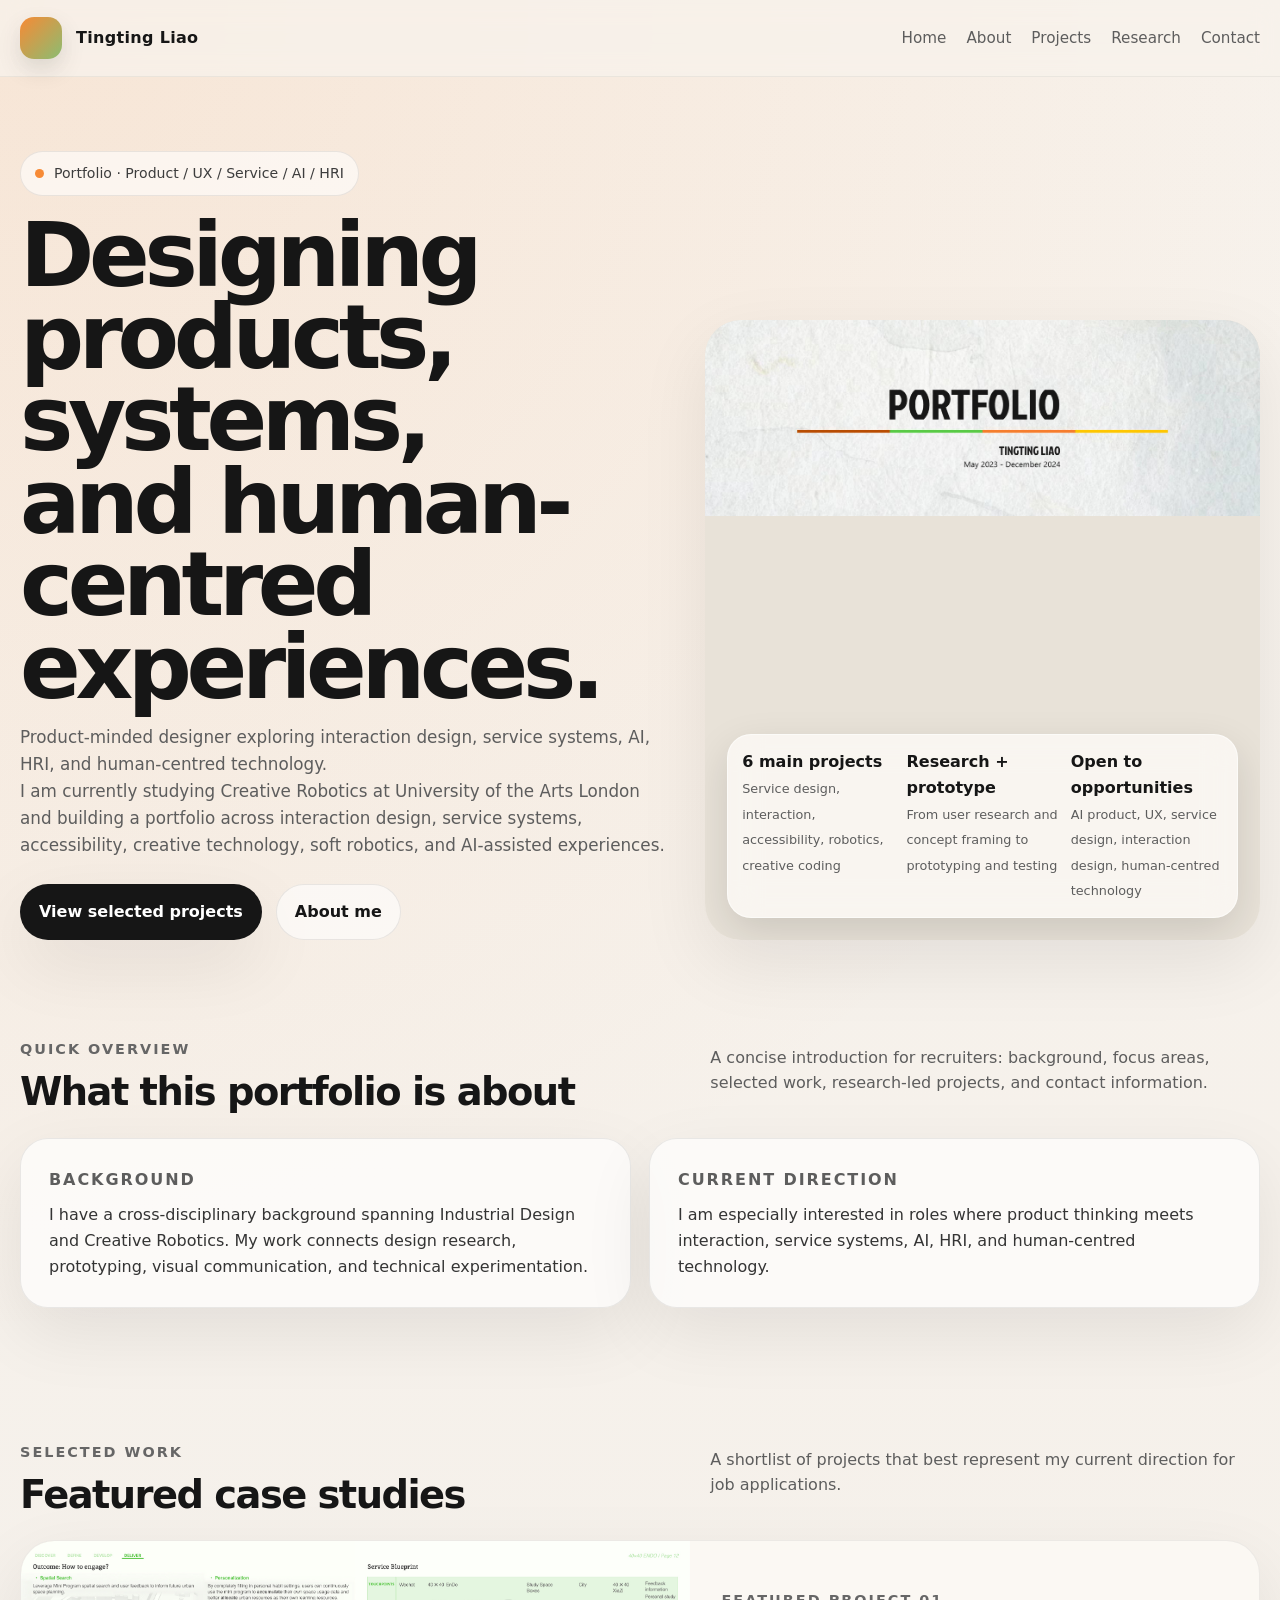
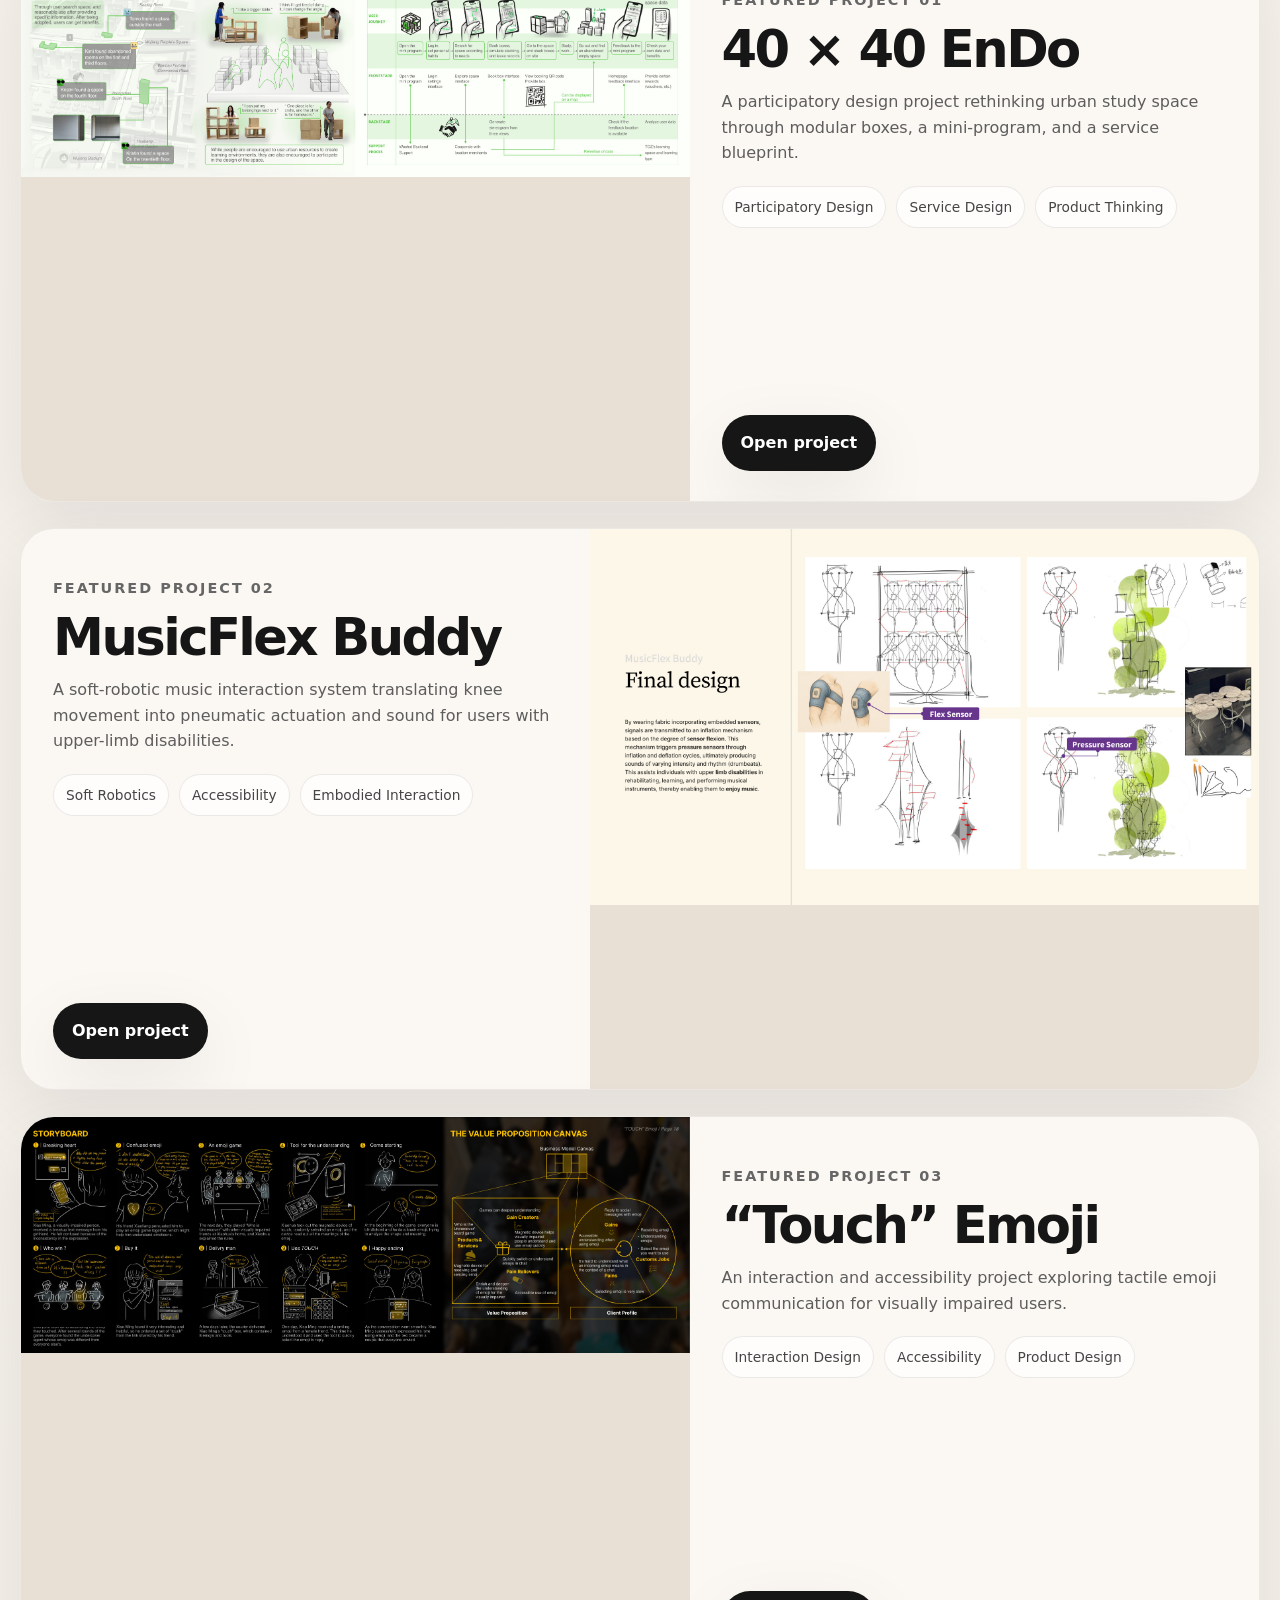
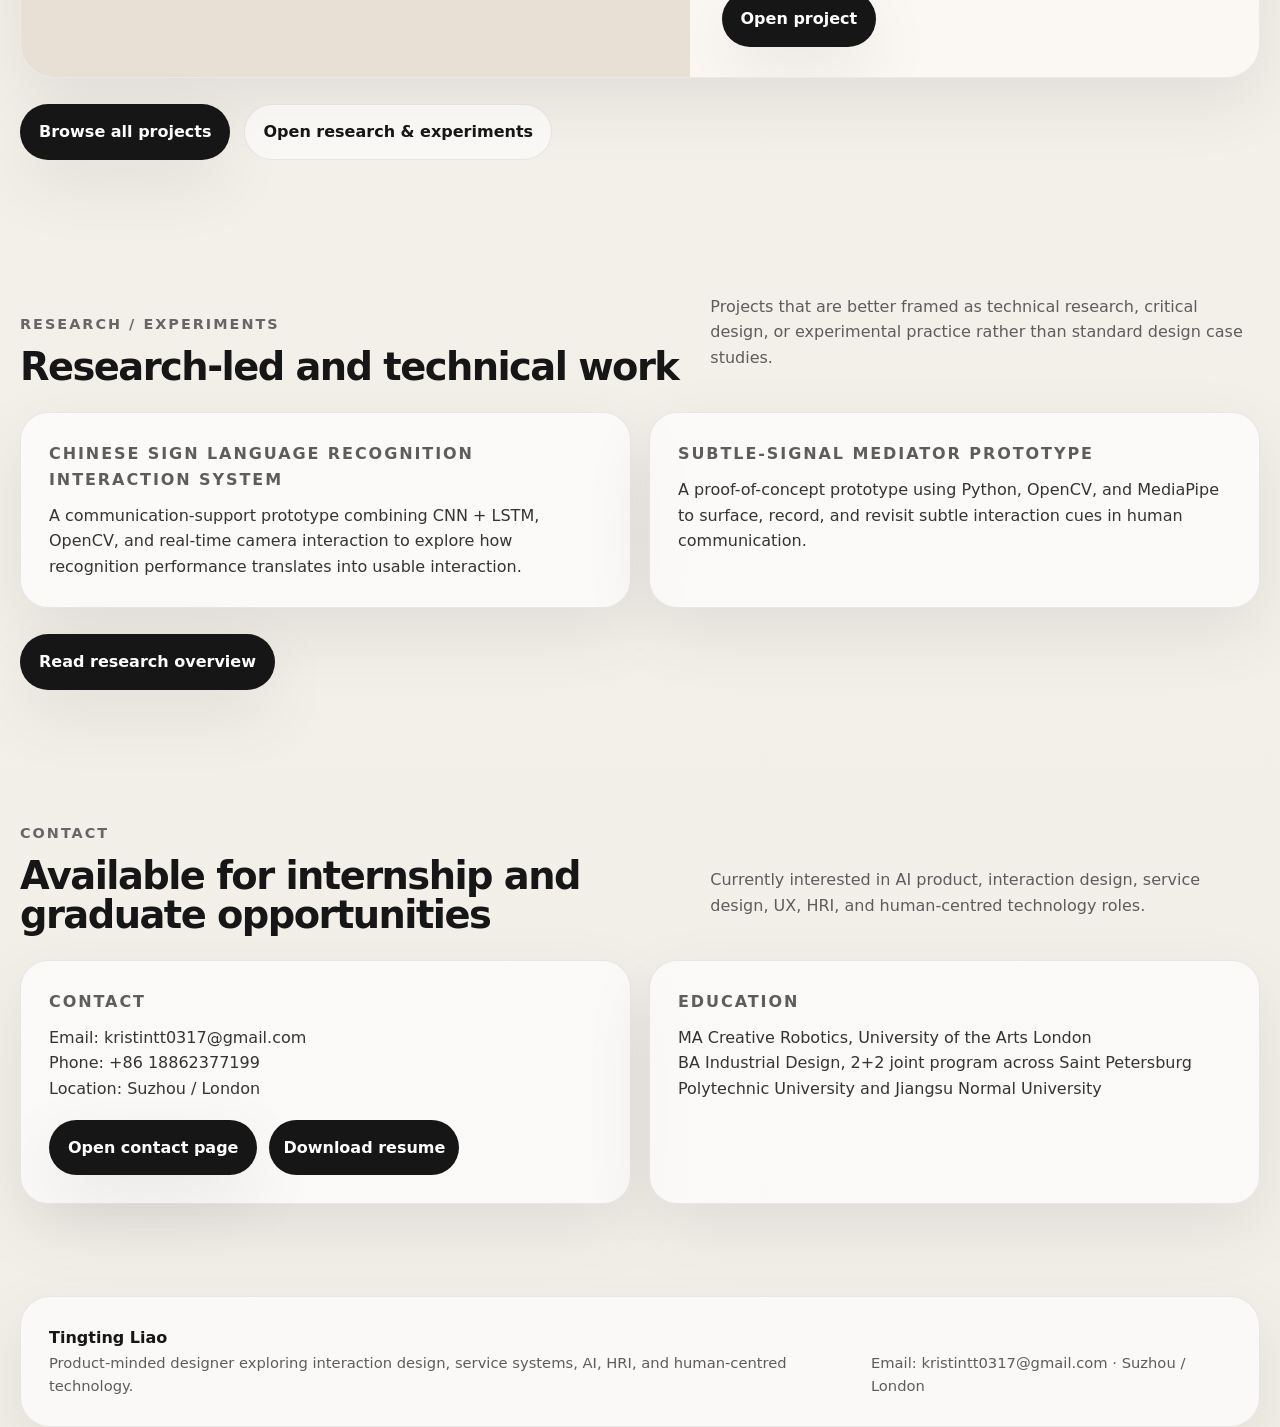
==== index.html @ 40c77096 "Upload portfolio website files version_1" ====
<!DOCTYPE html>
<html lang="en">
<head>
  <meta charset="UTF-8" />
  <meta name="viewport" content="width=device-width, initial-scale=1.0" />
  <title>Tingting Liao — Portfolio</title>
  <meta name="description" content="Portfolio website for product, interaction design, service design, AI, HRI, and human-centred technology opportunities." />
  <link rel="stylesheet" href="css/style.css" />
</head>
<body>

  <header class="topbar">
    <div class="wrap nav">
      <a class="brand" href="index.html"><span class="brand-mark"></span><span>Tingting Liao</span></a>
      <nav class="nav-links">
        <a href="index.html">Home</a>
        <a href="about.html">About</a>
        <a href="projects.html">Projects</a>
        <a href="research.html">Research</a>
        <a href="contact.html">Contact</a>
      </nav>
    </div>
  </header>

  <main>
    <section class="hero">
      <div class="wrap hero-grid">
        <div class="reveal">
          <span class="eyebrow"><span class="dot"></span> Portfolio · Product / UX / Service / AI / HRI</span>
          <h1>Designing products, systems, and human-centred experiences.</h1>
          <p class="lead">Product-minded designer exploring interaction design, service systems, AI, HRI, and human-centred technology.</p>
          <p>
            I am currently studying Creative Robotics at University of the Arts London and building a portfolio across interaction design, service systems, accessibility, creative technology, soft robotics, and AI-assisted experiences.
          </p>
          <div class="hero-actions">
            <a class="button primary" href="projects.html">View selected projects</a>
            <a class="button secondary" href="about.html">About me</a>
          </div>
        </div>
        <div class="hero-visual reveal">
          <img src="assets/pages/page-01.jpg" alt="Portfolio cover" />
          <div class="floating-card">
            <div><strong>6 main projects</strong><span>Service design, interaction, accessibility, robotics, creative coding</span></div>
            <div><strong>Research + prototype</strong><span>From user research and concept framing to prototyping and testing</span></div>
            <div><strong>Open to opportunities</strong><span>AI product, UX, service design, interaction design, human-centred technology</span></div>
          </div>
        </div>
      </div>
    </section>

    <section class="section">
      <div class="wrap">
        <div class="section-head reveal">
          <div>
            <p class="project-number">Quick overview</p>
            <h2 class="section-title">What this portfolio is about</h2>
          </div>
          <p class="section-note">A concise introduction for recruiters: background, focus areas, selected work, research-led projects, and contact information.</p>
        </div>
        <div class="intro-panels">
          <article class="panel reveal">
            <h3>Background</h3>
            <p>I have a cross-disciplinary background spanning Industrial Design and Creative Robotics. My work connects design research, prototyping, visual communication, and technical experimentation.</p>
          </article>
          <article class="panel reveal">
            <h3>Current direction</h3>
            <p>I am especially interested in roles where product thinking meets interaction, service systems, AI, HRI, and human-centred technology.</p>
          </article>
        </div>
      </div>
    </section>

    <section class="section">
      <div class="wrap">
        <div class="section-head reveal">
          <div>
            <p class="project-number">Selected work</p>
            <h2 class="section-title">Featured case studies</h2>
          </div>
          <p class="section-note">A shortlist of projects that best represent my current direction for job applications.</p>
        </div>

        <div class="projects">
          <article class="project-card reveal">
            <div class="project-image"><img src="assets/pages/page-14.jpg" alt="40 × 40 EnDo preview" /></div>
            <div class="project-info">
              <div>
                <p class="project-number">Featured Project 01</p>
                <h3 class="project-title">40 × 40 EnDo</h3>
                <p class="project-summary">A participatory design project rethinking urban study space through modular boxes, a mini-program, and a service blueprint.</p>
                <div class="tags"><span class="tag">Participatory Design</span><span class="tag">Service Design</span><span class="tag">Product Thinking</span></div>
              </div>
              <div class="inline-actions"><a class="button primary" href="endo.html">Open project</a></div>
            </div>
          </article>

          <article class="project-card reverse reveal" style="--accent:#b85b53;--accent-soft:rgba(184,91,83,.14)">
            <div class="project-image"><img src="assets/musicflex/mf-20.jpg" alt="MusicFlex Buddy preview" /></div>
            <div class="project-info">
              <div>
                <p class="project-number">Featured Project 02</p>
                <h3 class="project-title">MusicFlex Buddy</h3>
                <p class="project-summary">A soft-robotic music interaction system translating knee movement into pneumatic actuation and sound for users with upper-limb disabilities.</p>
                <div class="tags"><span class="tag">Soft Robotics</span><span class="tag">Accessibility</span><span class="tag">Embodied Interaction</span></div>
              </div>
              <div class="inline-actions"><a class="button primary" href="musicflex-buddy.html">Open project</a></div>
            </div>
          </article>

          <article class="project-card reveal" style="--accent:#f3c94b;--accent-soft:rgba(243,201,75,.18)">
            <div class="project-image"><img src="assets/pages/page-20.jpg" alt="Touch Emoji preview" /></div>
            <div class="project-info">
              <div>
                <p class="project-number">Featured Project 03</p>
                <h3 class="project-title">“Touch” Emoji</h3>
                <p class="project-summary">An interaction and accessibility project exploring tactile emoji communication for visually impaired users.</p>
                <div class="tags"><span class="tag">Interaction Design</span><span class="tag">Accessibility</span><span class="tag">Product Design</span></div>
              </div>
              <div class="inline-actions"><a class="button primary" href="touch-emoji.html">Open project</a></div>
            </div>
          </article>
        </div>

        <div class="hero-actions reveal">
          <a class="button primary" href="projects.html">Browse all projects</a>
          <a class="button secondary" href="research.html">Open research & experiments</a>
        </div>
      </div>
    </section>

    <section class="section">
      <div class="wrap">
        <div class="section-head reveal">
          <div>
            <p class="project-number">Research / Experiments</p>
            <h2 class="section-title">Research-led and technical work</h2>
          </div>
          <p class="section-note">Projects that are better framed as technical research, critical design, or experimental practice rather than standard design case studies.</p>
        </div>
        <div class="cards-grid">
          <article class="list-card reveal">
            <h3>Chinese Sign Language Recognition Interaction System</h3>
            <p>A communication-support prototype combining CNN + LSTM, OpenCV, and real-time camera interaction to explore how recognition performance translates into usable interaction.</p>
          </article>
          <article class="list-card reveal">
            <h3>Subtle-Signal Mediator Prototype</h3>
            <p>A proof-of-concept prototype using Python, OpenCV, and MediaPipe to surface, record, and revisit subtle interaction cues in human communication.</p>
          </article>
        </div>
        <div class="hero-actions reveal">
          <a class="button primary" href="research.html">Read research overview</a>
        </div>
      </div>
    </section>

    <section class="section">
      <div class="wrap">
        <div class="section-head reveal">
          <div>
            <p class="project-number">Contact</p>
            <h2 class="section-title">Available for internship and graduate opportunities</h2>
          </div>
          <p class="section-note">Currently interested in AI product, interaction design, service design, UX, HRI, and human-centred technology roles.</p>
        </div>
        <div class="contact-grid">
          <article class="contact-card reveal">
            <h3>Contact</h3>
            <p>Email: <a href="mailto:kristintt0317@gmail.com">kristintt0317@gmail.com</a></p>
            <p>Phone: <a href="tel:+8618862377199">+86 18862377199</a></p>
            <p>Location: Suzhou / London</p>
            <div class="contact-actions">
              <a class="button primary" href="contact.html">Open contact page</a>
              <a class="resume-badge" href="Liao_Tingting_Resume.pdf" download>Download resume</a>
            </div>
          </article>
          <article class="contact-card reveal">
            <h3>Education</h3>
            <p>MA Creative Robotics, University of the Arts London</p>
            <p>BA Industrial Design, 2+2 joint program across Saint Petersburg Polytechnic University and Jiangsu Normal University</p>
          </article>
        </div>
      </div>
    </section>
  </main>

  <footer>
    <div class="wrap">
      <div class="footer-card">
        <div>
          <strong>Tingting Liao</strong>
          <div class="small-note">Product-minded designer exploring interaction design, service systems, AI, HRI, and human-centred technology.</div>
        </div>
        <div class="small-note">Email: <a href="mailto:kristintt0317@gmail.com">kristintt0317@gmail.com</a> · Suzhou / London</div>
      </div>
    </div>
  </footer>
  <div class="lightbox" id="lightbox"><button aria-label="Close image">×</button><img alt="" /></div>
  <script src="js/main.js"></script>

</body>
</html>
---- css/style.css ----
:root{
  --bg:#f4f0ea;
  --paper:#fbf8f3;
  --ink:#161616;
  --muted:#5d5d5d;
  --line:rgba(0,0,0,.08);
  --shadow:0 24px 70px rgba(0,0,0,.08);
  --radius:28px;
  --max:1280px;
  --accent:#f78a35;
  --accent-soft:rgba(247,138,53,.12);
}
*{box-sizing:border-box}
html{scroll-behavior:smooth}
body{
  margin:0;
  font-family:Inter, ui-sans-serif, system-ui, -apple-system, BlinkMacSystemFont, "Segoe UI", sans-serif;
  background:
    radial-gradient(circle at top left, var(--accent-soft), transparent 28%),
    linear-gradient(180deg, #f7f2ec 0%, #f2eee8 100%);
  color:var(--ink);
  line-height:1.6;
}
body.project-page{
  background:
    radial-gradient(circle at top left, var(--accent-soft), transparent 26%),
    radial-gradient(circle at top right, rgba(255,255,255,.5), transparent 32%),
    linear-gradient(180deg, #f7f2ec 0%, #f2eee8 100%);
}
a{color:inherit;text-decoration:none}
img{max-width:100%;display:block}
.wrap{width:min(calc(100% - 40px), var(--max)); margin:0 auto}
.topbar{position:sticky;top:0;z-index:50;backdrop-filter:blur(14px);background:rgba(247,242,236,.76);border-bottom:1px solid rgba(0,0,0,.05)}
.nav{display:flex;align-items:center;justify-content:space-between;min-height:76px;gap:18px}
.brand{display:flex;align-items:center;gap:14px;font-weight:700;letter-spacing:.02em}
.brand-mark{width:42px;height:42px;border-radius:14px;background:linear-gradient(135deg,var(--accent),#8bbd72);box-shadow:0 10px 24px rgba(0,0,0,.12)}
.nav-links{display:flex;gap:20px;flex-wrap:wrap;color:var(--muted);font-size:.95rem}
.nav-links a:hover{color:var(--ink)}
.hero,.page-hero{padding:74px 0 58px}
.hero-grid,.page-hero-grid{display:grid;grid-template-columns:1.08fr .92fr;gap:34px;align-items:end}
.eyebrow,.chip{display:inline-flex;align-items:center;gap:10px;padding:10px 14px;border-radius:999px;border:1px solid var(--line);background:rgba(255,255,255,.58);color:#3d3d3d;font-size:.88rem}
.dot{width:9px;height:9px;border-radius:999px;background:var(--accent)}
h1{margin:18px 0 16px;font-size:clamp(3rem,7vw,6.6rem);line-height:.92;letter-spacing:-.06em;max-width:9ch}
.hero p,.page-hero p{font-size:1.05rem;color:var(--muted);max-width:62ch;margin:0}
.hero-actions,.inline-actions{display:flex;gap:14px;flex-wrap:wrap;margin-top:26px}
.button{display:inline-flex;align-items:center;gap:10px;padding:14px 18px;border-radius:999px;font-weight:600;border:1px solid transparent;transition:.25s ease}
.button.primary{background:var(--ink);color:white;box-shadow:var(--shadow)}
.button.secondary{border-color:var(--line);background:rgba(255,255,255,.58)}
.button:hover{transform:translateY(-1px)}
.hero-visual,.card-surface{position:relative;border-radius:36px;overflow:hidden;box-shadow:var(--shadow);background:#e8e2d8}
.hero-visual{min-height:620px}
.hero-visual img,.project-cover img,.gallery-grid img,.overview-card img,.other-work img,.mini-grid img,.side-image img,.card-surface img{width:100%;height:100%;object-fit:cover}
.floating-card{position:absolute;left:22px;right:22px;bottom:22px;display:grid;grid-template-columns:repeat(3,1fr);gap:12px;background:rgba(251,248,243,.9);backdrop-filter:blur(16px);border:1px solid rgba(255,255,255,.5);border-radius:24px;padding:14px;box-shadow:0 14px 40px rgba(0,0,0,.12)}
.floating-card strong{display:block;font-size:1rem}
.floating-card span{font-size:.8rem;color:var(--muted)}
.section{padding:26px 0 92px}
.section-head{display:flex;justify-content:space-between;align-items:end;gap:20px;margin-bottom:26px}
.section-title{font-size:clamp(1.9rem,3vw,3rem);line-height:1;letter-spacing:-.04em;margin:0}
.section-note{color:var(--muted);max-width:54ch}
.intro-panels,.overview-grid,.stats-grid,.project-grid,.case-grid,.dual-grid,.mini-grid,.cards-grid,.timeline,.contact-grid,.project-list,.simple-grid{display:grid;gap:18px}
.intro-panels,.dual-grid,.cards-grid,.contact-grid,.simple-grid{grid-template-columns:1fr 1fr}
.panel,.overview-card,.other-work,.content-card,.stat-card,.list-card,.contact-card{padding:28px;border-radius:28px;background:rgba(255,255,255,.66);border:1px solid var(--line);box-shadow:var(--shadow)}
.panel h3,.content-card h3,.list-card h3,.contact-card h3{margin:0 0 10px;font-size:1rem;text-transform:uppercase;letter-spacing:.12em;color:#5d5d5d}
.panel p,.content-card p,.content-card li,.stat-card p,.list-card p,.contact-card p{margin:0;color:#343434}
.projects{display:grid;gap:26px}
.project-card{display:grid;grid-template-columns:1.08fr .92fr;gap:0;overflow:hidden;border-radius:34px;background:var(--paper);box-shadow:var(--shadow);border:1px solid rgba(0,0,0,.06)}
.project-card.reverse{grid-template-columns:.92fr 1.08fr}
.project-card.reverse .project-image{order:2}
.project-card.reverse .project-info{order:1}
.project-image{min-height:560px;position:relative;background:#e8e0d5}
.project-info{padding:34px 32px 30px;display:flex;flex-direction:column;justify-content:space-between}
.project-number{font-size:.9rem;font-weight:700;letter-spacing:.14em;text-transform:uppercase;color:#666;margin-bottom:12px}
.project-title{font-size:clamp(2.2rem,4vw,4rem);line-height:.95;letter-spacing:-.05em;margin:0 0 14px}
.project-summary{color:var(--muted);font-size:1rem;margin-bottom:20px}
.meta-grid{display:grid;grid-template-columns:repeat(2,minmax(0,1fr));gap:14px 18px;margin:24px 0;padding:18px 0;border-top:1px solid var(--line);border-bottom:1px solid var(--line)}
.meta-item small{display:block;text-transform:uppercase;letter-spacing:.12em;color:#777;font-size:.74rem;margin-bottom:6px}
.meta-item strong{font-size:.98rem;font-weight:600}
.tags,.pill-row{display:flex;flex-wrap:wrap;gap:10px}
.tag,.pill{padding:9px 12px;border-radius:999px;border:1px solid var(--line);background:rgba(255,255,255,.7);font-size:.86rem;color:#454545}
.icon-link{display:inline-flex;align-items:center;justify-content:center;width:52px;height:52px;border-radius:999px;background:var(--accent);color:white;font-size:1.1rem;box-shadow:0 10px 24px rgba(0,0,0,.12)}
.icon-link.small{width:44px;height:44px}
.gallery-grid{display:grid;grid-template-columns:repeat(4,1fr);gap:16px}
.gallery-grid figure,.overview-card.figure{margin:0;border-radius:24px;overflow:hidden;background:white;border:1px solid var(--line);box-shadow:0 14px 30px rgba(0,0,0,.06)}
.gallery-grid img{aspect-ratio:3/4;cursor:pointer;transition:transform .35s ease}
.gallery-grid figure:hover img,.clickable:hover img{transform:scale(1.02)}
.gallery-grid figcaption,.overview-card .caption{padding:12px 14px 15px;color:#4f4f4f;font-size:.9rem;background:rgba(255,255,255,.78)}
.footer-card{padding:28px;border-radius:30px;background:rgba(255,255,255,.66);border:1px solid var(--line);display:flex;justify-content:space-between;gap:24px;align-items:flex-end;box-shadow:var(--shadow)}
.reveal{opacity:0;transform:translateY(28px);transition:opacity .7s ease, transform .7s ease}
.reveal.visible{opacity:1;transform:translateY(0)}
.lightbox{position:fixed;inset:0;background:rgba(15,15,15,.86);display:none;align-items:center;justify-content:center;padding:24px;z-index:100}
.lightbox.open{display:flex}
.lightbox img{max-width:min(1400px,96vw);max-height:92vh;border-radius:18px;box-shadow:0 20px 80px rgba(0,0,0,.35)}
.lightbox button{position:absolute;top:18px;right:18px;width:48px;height:48px;border-radius:999px;border:none;background:rgba(255,255,255,.12);color:white;font-size:1.3rem;cursor:pointer}
.project-hero{padding:64px 0 46px}
.project-layout{display:grid;grid-template-columns:1fr 1fr;gap:30px;align-items:end}
.project-cover{border-radius:34px;overflow:hidden;min-height:560px;box-shadow:var(--shadow);border:1px solid var(--line)}
.kicker{font-size:.92rem;font-weight:700;letter-spacing:.14em;text-transform:uppercase;color:#666;margin-bottom:10px}
.lead{font-size:1.06rem;color:var(--muted);max-width:62ch}
.overview-grid{grid-template-columns:1.2fr .8fr}
.overview-card.figure img{aspect-ratio:4/3}
.case-grid{grid-template-columns:1fr 1fr 1fr}
.content-card ul,.list-card ul{padding-left:20px;margin:0}
.content-card li+li,.list-card li+li{margin-top:8px}
.side-image{border-radius:24px;overflow:hidden;min-height:260px;border:1px solid var(--line);box-shadow:var(--shadow)}
.stat-card strong{display:block;font-size:2rem;line-height:1;margin-bottom:8px}
.back-row{display:flex;justify-content:space-between;align-items:center;gap:16px;flex-wrap:wrap;margin-bottom:24px}
.next-project{display:flex;align-items:center;gap:12px;padding:10px 14px;border-radius:999px;background:rgba(255,255,255,.64);border:1px solid var(--line)}
.small-note{font-size:.92rem;color:var(--muted)}
.timeline{grid-template-columns:1fr 1fr}
.timeline-item{padding:22px;border-radius:24px;border:1px solid var(--line);background:rgba(255,255,255,.5)}
.timeline-item strong{display:block;font-size:1.06rem;margin-bottom:6px}
.timeline-item small{display:block;text-transform:uppercase;letter-spacing:.12em;color:#777;margin-bottom:8px}
.project-list{grid-template-columns:repeat(2,minmax(0,1fr))}
.project-list .list-card{display:flex;flex-direction:column;justify-content:space-between}
.contact-grid{grid-template-columns:1fr 1fr}
.contact-actions{display:flex;flex-wrap:wrap;gap:12px;margin-top:18px}
.muted{color:var(--muted)}
.resume-badge{display:inline-flex;align-items:center;gap:8px;padding:10px 14px;border-radius:999px;background:var(--ink);color:#fff;font-weight:600}
.spaced > * + *{margin-top:14px}
hr.soft{border:none;border-top:1px solid var(--line);margin:18px 0}
@media (max-width:1080px){
  .hero-grid,.page-hero-grid,.project-card,.project-card.reverse,.project-layout,.overview-grid,.case-grid,.timeline,.project-list{grid-template-columns:1fr}
  .project-card.reverse .project-image,.project-card.reverse .project-info{order:initial}
  .intro-panels,.gallery-grid,.dual-grid,.cards-grid,.contact-grid,.simple-grid{grid-template-columns:1fr 1fr}
  .hero-visual,.project-cover{min-height:460px}
}
@media (max-width:720px){
  .wrap{width:min(calc(100% - 24px), var(--max))}
  .nav{padding:8px 0}
  .nav-links{display:none}
  h1{max-width:none}
  .hero,.page-hero{padding:40px 0 32px}
  .hero-visual,.project-cover{min-height:340px}
  .floating-card{grid-template-columns:1fr}
  .panel,.project-info,.content-card,.overview-card,.stat-card,.list-card,.contact-card{padding:22px}
  .intro-panels,.gallery-grid,.dual-grid,.cards-grid,.contact-grid,.simple-grid,.stats-grid{grid-template-columns:1fr}
  .footer-card,.section-head,.back-row{flex-direction:column;align-items:flex-start}
}
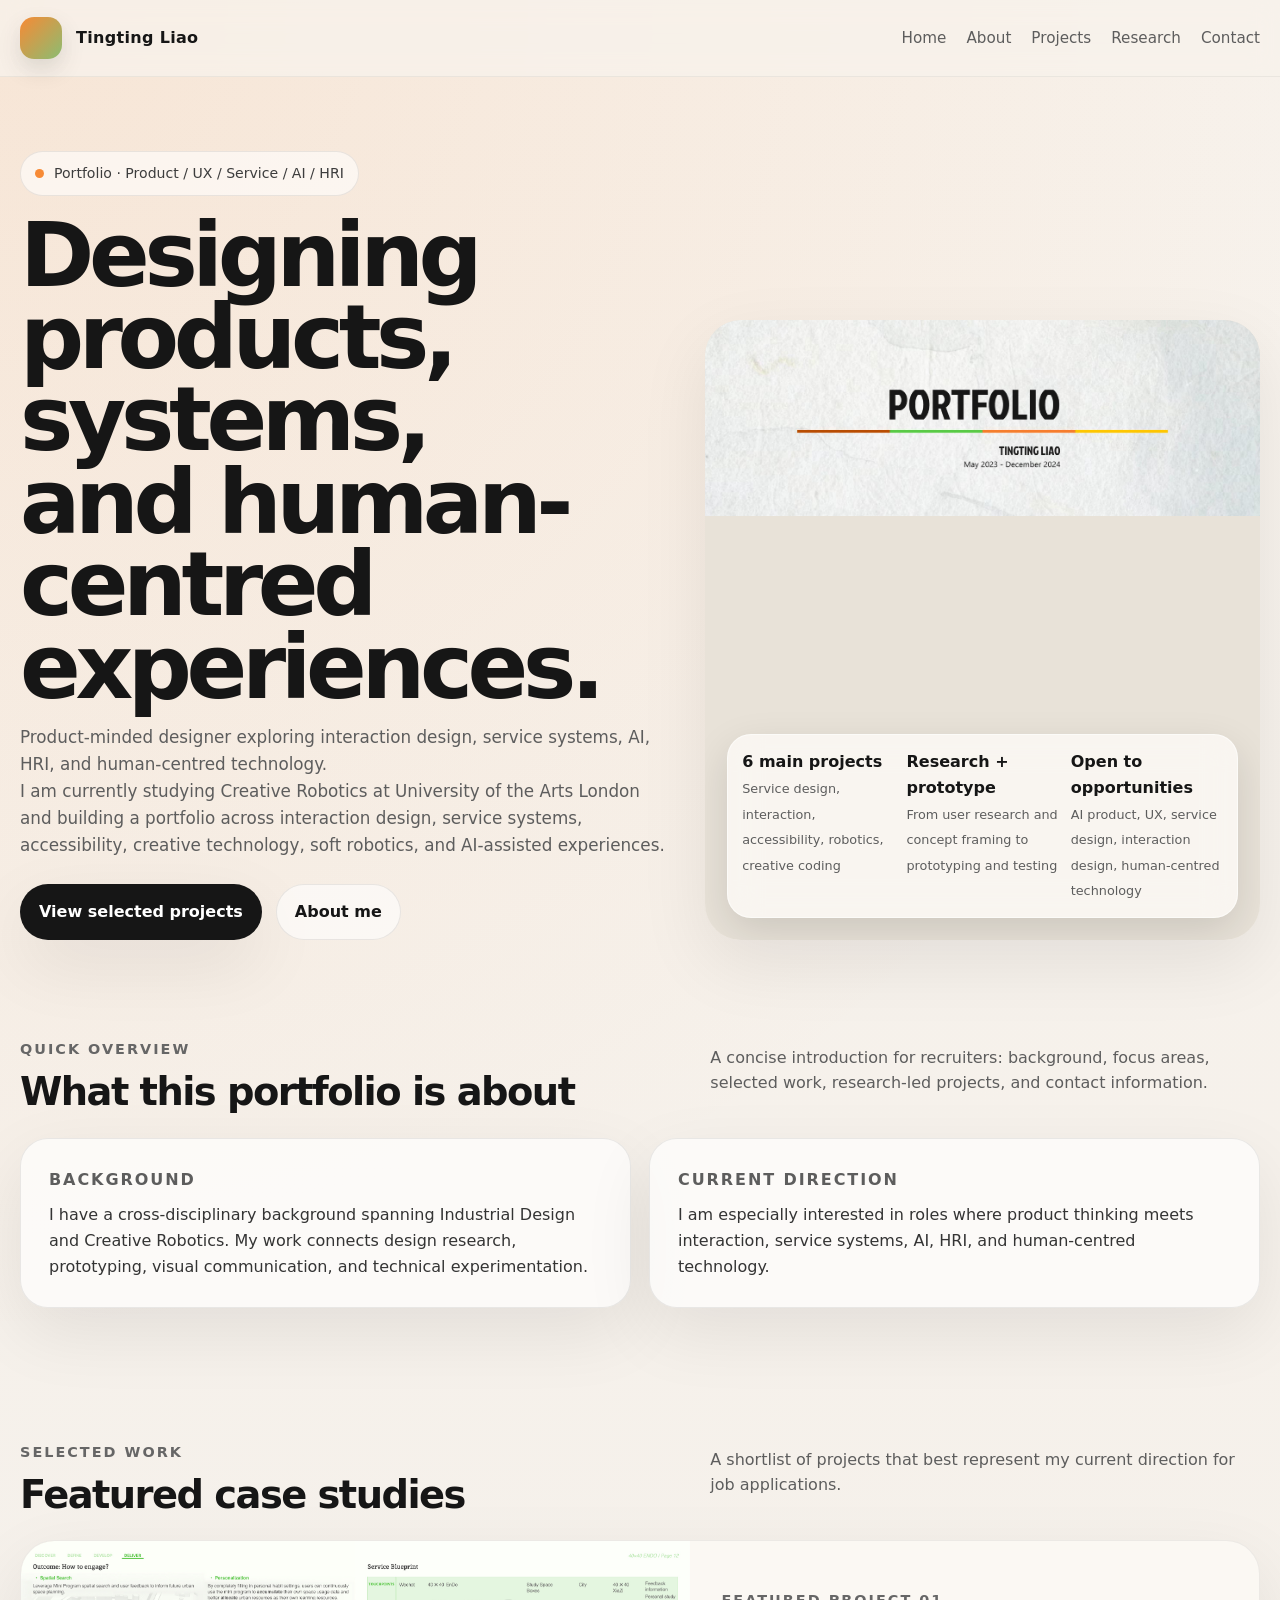
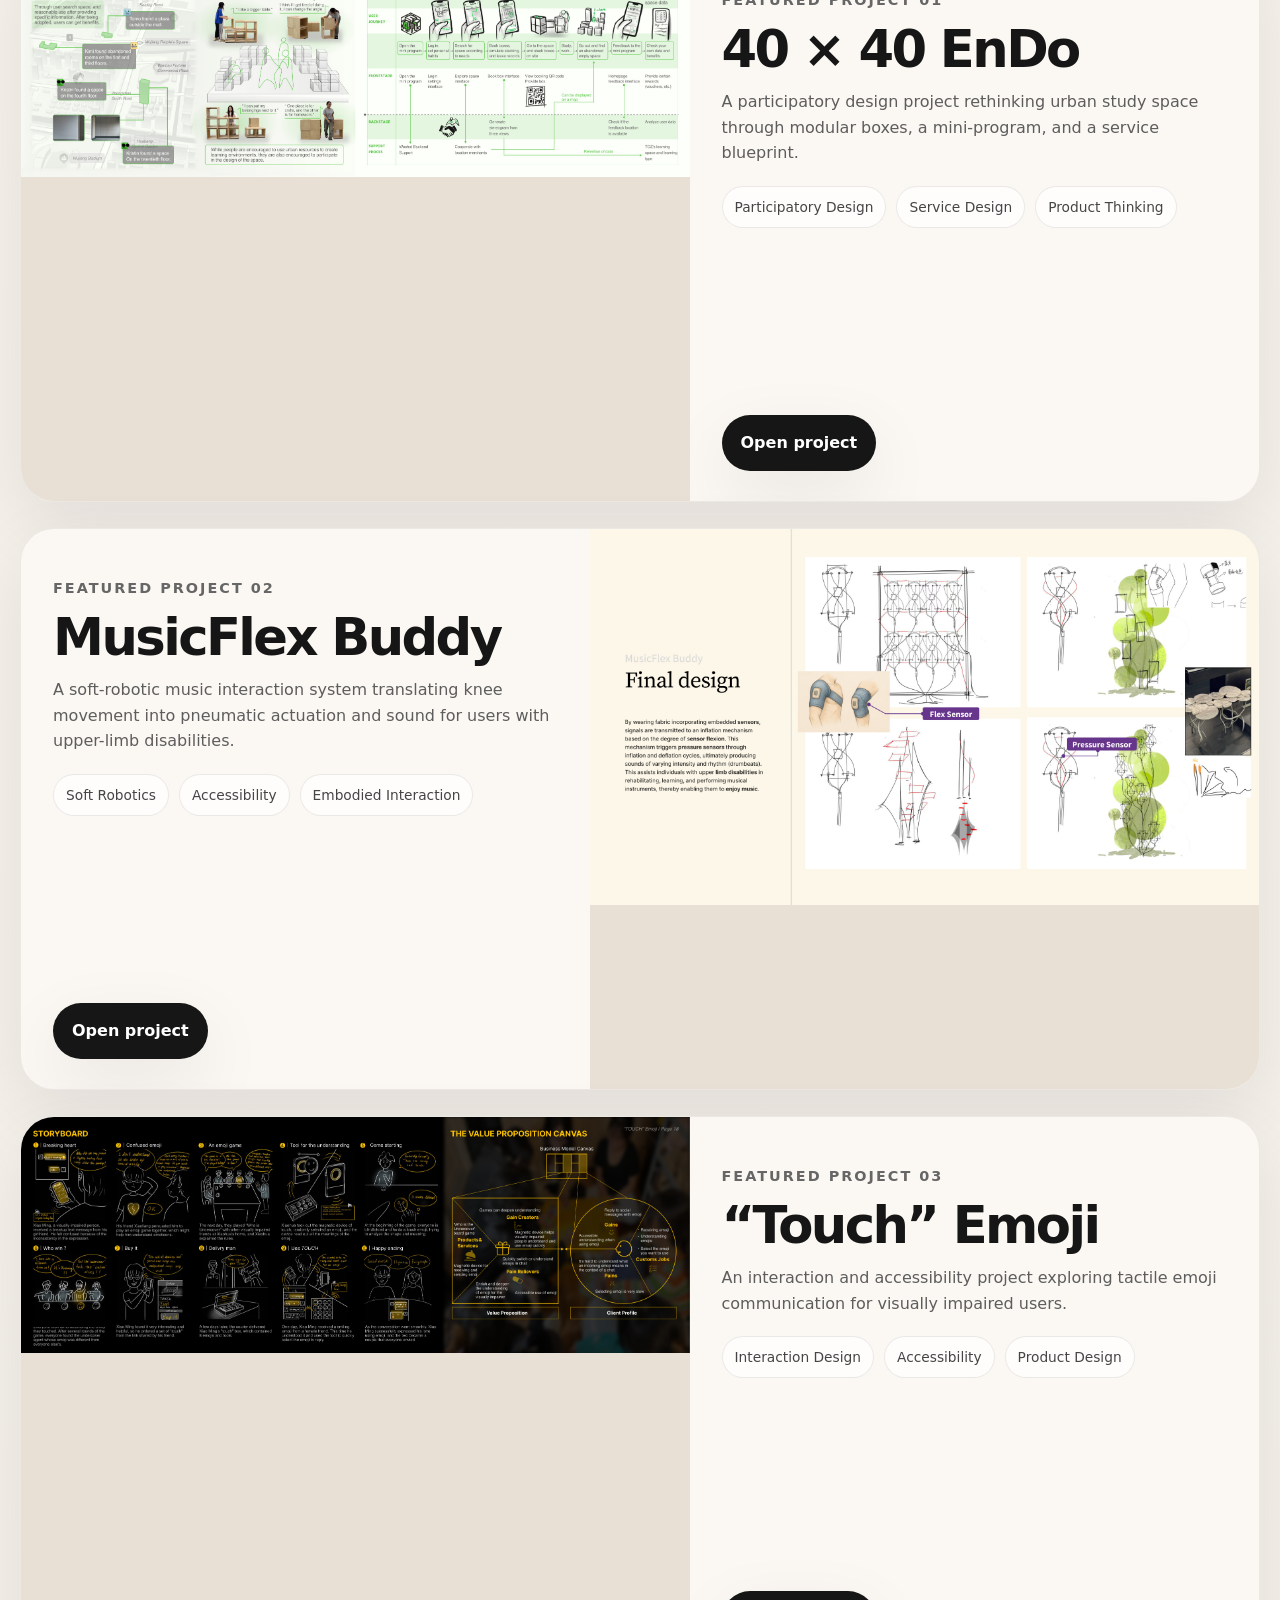
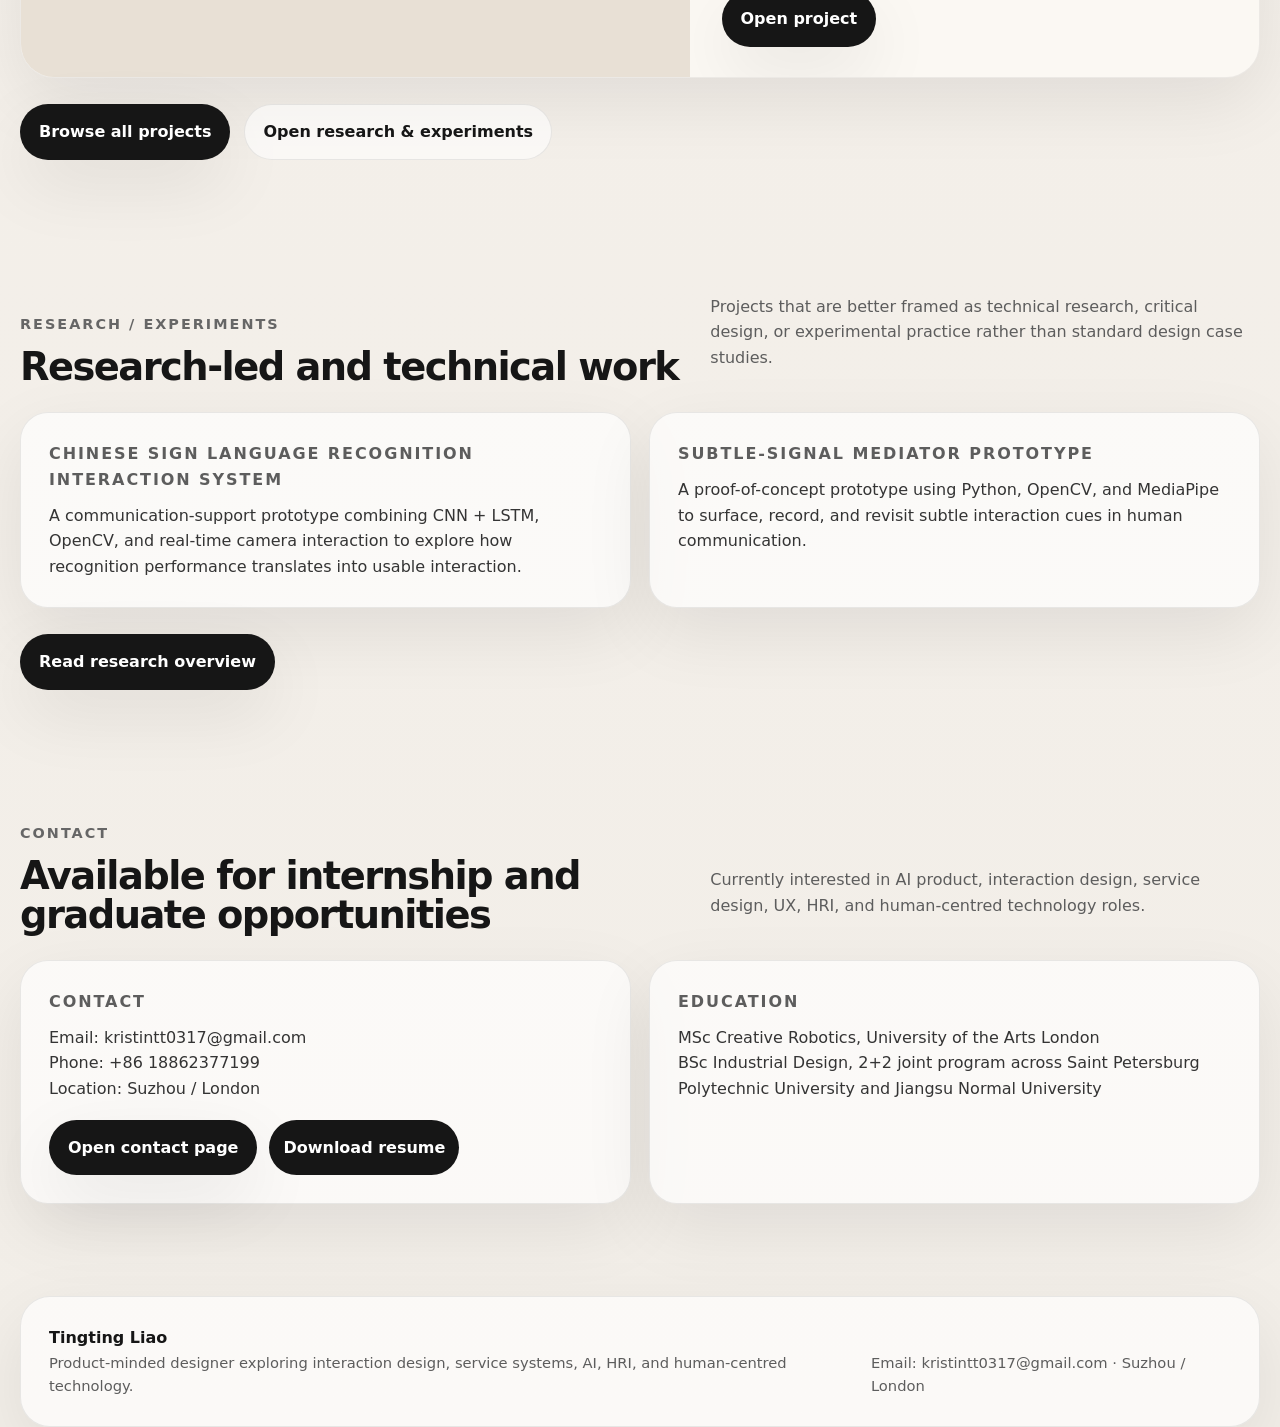
==== commit e581e542: "Update education details" ====
--- a/index.html
+++ b/index.html
@@ -175,8 +175,8 @@
           </article>
           <article class="contact-card reveal">
             <h3>Education</h3>
-            <p>MA Creative Robotics, University of the Arts London</p>
-            <p>BA Industrial Design, 2+2 joint program across Saint Petersburg Polytechnic University and Jiangsu Normal University</p>
+            <p>MSc Creative Robotics, University of the Arts London</p>
+            <p>BSc Industrial Design, 2+2 joint program across Saint Petersburg Polytechnic University and Jiangsu Normal University</p>
           </article>
         </div>
       </div>
